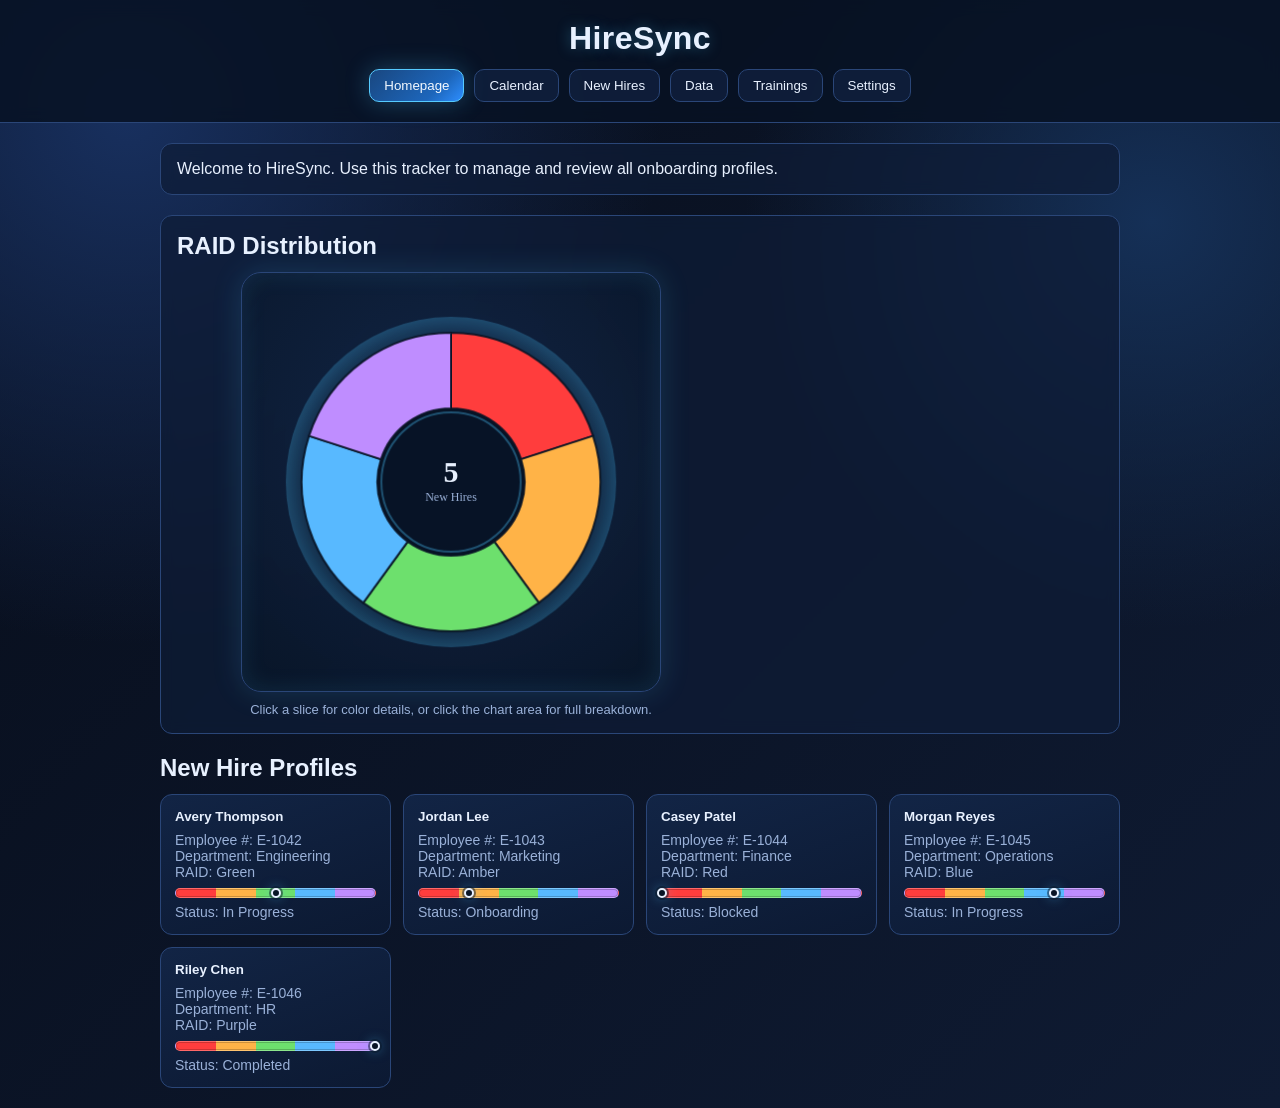
==== index.html @ f3eb2256 "Initial commit" ====
<!doctype html>
<html lang="en">
  <head>
    <meta charset="UTF-8" />
    <meta name="viewport" content="width=device-width, initial-scale=1.0" />
    <title>HireSync</title>
    <link rel="stylesheet" href="styles.css" />
  </head>
  <body data-default-tab="Homepage">
    <header class="page-header">
      <h1>HireSync</h1>
      <nav class="tabs" aria-label="Main navigation">
        <button class="tab active" data-tab="Homepage">Homepage</button>
        <button class="tab" data-tab="Calendar">Calendar</button>
        <button class="tab" data-tab="New Hires">New Hires</button>
        <button class="tab" data-tab="Data">Data</button>
        <button class="tab" data-tab="Trainings">Trainings</button>
        <button class="tab" data-tab="Settings">Settings</button>
      </nav>
    </header>

    <main>
      <section class="panel" id="tab-content" aria-live="polite"></section>

      <section class="panel" id="raid-insights-section">
        <h2>RAID Distribution</h2>
        <div class="raid-insights-layout">
          <div class="raid-chart-wrap">
            <canvas id="raidPieChart" width="420" height="420" aria-label="RAID color distribution chart"></canvas>
            <div class="chart-hint">Click a slice for color details, or click the chart area for full breakdown.</div>
          </div>
          <div id="raidDrilldown" class="raid-drilldown hidden" aria-live="polite">
            <h3 id="raidDrilldownTitle">RAID Details</h3>
            <ul id="raidDrilldownList"></ul>
          </div>
        </div>
      </section>

      <section id="hire-list-section" class="hire-list-section">
        <h2>New Hire Profiles</h2>
        <div id="hire-list" class="hire-list"></div>
      </section>
    </main>

    <div id="modal-backdrop" class="modal-backdrop hidden" role="presentation">
      <div class="modal" role="dialog" aria-modal="true" aria-labelledby="modal-title">
        <div class="modal-header">
          <h3 id="modal-title">Edit New Hire Profile</h3>
          <button id="close-modal" class="close-btn" aria-label="Close">✕</button>
        </div>

        <form id="hire-form" class="form-grid">
          <label>
            Name
            <input id="name" name="name" required />
          </label>

          <label>
            Employee Number
            <input id="employeeNumber" name="employeeNumber" required />
          </label>

          <label>
            Department
            <input id="department" name="department" required />
          </label>

          <label>
            RAID Color Scale
            <input id="raidScale" name="raidScale" type="range" min="1" max="5" step="1" value="3" />
            <div class="raid-scale-visual" aria-hidden="true">
              <div id="raidScaleMarker" class="raid-scale-marker"></div>
            </div>
            <div class="scale-labels" aria-hidden="true">
              <span>Red</span>
              <span>Amber</span>
              <span>Green</span>
              <span>Blue</span>
              <span>Purple</span>
            </div>
            <small id="raidColorDisplay">Selected: Green</small>
          </label>

          <label>
            Status
            <select id="status" name="status" required>
              <option value="Onboarding">Onboarding</option>
              <option value="In Progress">In Progress</option>
              <option value="Completed">Completed</option>
              <option value="Blocked">Blocked</option>
            </select>
          </label>

          <label class="full-width">
            Comment
            <textarea id="comment" name="comment" rows="4" placeholder="Add notes..."></textarea>
          </label>

          <div class="actions full-width">
            <button type="button" id="cancel-btn" class="secondary">Cancel</button>
            <button type="submit" class="primary">Save</button>
          </div>
        </form>
      </div>
    </div>

    <script src="script.js"></script>
  </body>
</html>
---- styles.css ----
:root {
  color-scheme: dark;
  font-family: Segoe UI, Arial, sans-serif;
  --bg: #070d1a;
  --bg-accent: #0f1b33;
  --surface: rgba(14, 28, 54, 0.72);
  --surface-solid: #0f1f3e;
  --border: #2a4678;
  --text: #e8f1ff;
  --muted: #9ab1d8;
  --primary: #4ac6ff;
  --primary-strong: #2b8dff;
  --glow: 0 0 24px rgba(74, 198, 255, 0.28);
}

* {
  box-sizing: border-box;
}

body {
  margin: 0;
  min-height: 100vh;
  overflow-y: scroll;
  scrollbar-gutter: stable;
  background: radial-gradient(circle at 10% 10%, #18305f 0%, transparent 35%),
    radial-gradient(circle at 90% 20%, #153057 0%, transparent 28%),
    linear-gradient(135deg, var(--bg) 0%, var(--bg-accent) 100%);
  color: var(--text);
}

html {
  scrollbar-color: rgba(74, 198, 255, 0.8) rgba(12, 26, 52, 0.5);
}

body::-webkit-scrollbar {
  width: 12px;
}

body::-webkit-scrollbar-track {
  background: rgba(12, 26, 52, 0.5);
}

body::-webkit-scrollbar-thumb {
  background: linear-gradient(180deg, rgba(74, 198, 255, 0.85), rgba(43, 141, 255, 0.8));
  border-radius: 999px;
  border: 2px solid rgba(12, 26, 52, 0.6);
}

.page-header {
  background: rgba(8, 18, 36, 0.86);
  border-bottom: 1px solid var(--border);
  backdrop-filter: blur(8px);
  padding: 20px;
  position: sticky;
  top: 0;
  z-index: 5;
}

h1 {
  margin: 0 0 12px;
  text-align: center;
  letter-spacing: 0.4px;
  text-shadow: 0 0 14px rgba(74, 198, 255, 0.35);
}

.tabs {
  display: flex;
  gap: 10px;
  flex-wrap: wrap;
  justify-content: center;
}

.tab {
  border: 1px solid var(--border);
  background: rgba(18, 35, 66, 0.7);
  color: var(--text);
  border-radius: 10px;
  padding: 8px 14px;
  cursor: pointer;
  text-decoration: none;
  transition: all 0.2s ease;
}

.tab:hover {
  border-color: var(--primary);
  box-shadow: var(--glow);
}

.tab.active {
  background: linear-gradient(135deg, #194780 0%, #1d66bb 70%, #2d8eff 100%);
  color: #f3f9ff;
  border-color: #56caff;
  box-shadow: var(--glow);
}

main {
  max-width: 1000px;
  margin: 0 auto;
  padding: 20px;
}

.panel {
  background: var(--surface);
  border: 1px solid var(--border);
  backdrop-filter: blur(7px);
  border-radius: 12px;
  padding: 16px;
  margin-bottom: 20px;
}

#raid-insights-section h2,
.hire-list-section h2 {
  margin: 0 0 12px;
}

.raid-chart-wrap {
  display: grid;
  justify-items: center;
  gap: 10px;
}

.raid-insights-layout {
  display: grid;
  grid-template-columns: minmax(320px, 1fr) minmax(260px, 360px);
  gap: 18px;
  align-items: start;
}

#raidPieChart {
  width: 420px;
  max-width: 100%;
  height: auto;
  border-radius: 20px;
  background: radial-gradient(circle at 50% 40%, rgba(25, 53, 96, 0.42), rgba(8, 20, 37, 0.8));
  border: 1px solid var(--border);
  cursor: pointer;
  box-shadow: inset 0 0 24px rgba(74, 198, 255, 0.12), 0 0 30px rgba(74, 198, 255, 0.16);
  transition: box-shadow 0.2s ease, transform 0.2s ease;
}

#raidPieChart:hover {
  transform: translateY(-1px);
  box-shadow: inset 0 0 24px rgba(74, 198, 255, 0.2), 0 0 38px rgba(74, 198, 255, 0.24);
}

.chart-hint {
  color: var(--muted);
  font-size: 13px;
  text-align: center;
}

.raid-drilldown {
  border: 1px solid var(--border);
  border-radius: 14px;
  background: linear-gradient(165deg, rgba(12, 24, 46, 0.86), rgba(8, 18, 36, 0.86));
  padding: 14px;
  min-height: 180px;
  box-shadow: inset 0 0 18px rgba(74, 198, 255, 0.08);
}

.raid-drilldown h3 {
  margin: 0 0 8px;
  color: var(--primary);
}

.raid-drilldown ul {
  margin: 0;
  padding-left: 18px;
  color: var(--text);
}

.raid-drilldown li {
  margin: 6px 0;
  color: var(--muted);
}

.hidden {
  display: none;
}

.hire-list {
  display: grid;
  grid-template-columns: repeat(auto-fit, minmax(210px, 1fr));
  gap: 12px;
}

.hire-card {
  border: 1px solid var(--border);
  border-radius: 12px;
  background: linear-gradient(160deg, rgba(19, 39, 74, 0.86), rgba(12, 26, 52, 0.86));
  padding: 14px;
  cursor: pointer;
  text-align: left;
  color: var(--text);
  transition: transform 0.18s ease, border-color 0.18s ease, box-shadow 0.18s ease;
}

.hire-card:hover {
  border-color: var(--primary);
  transform: translateY(-2px);
  box-shadow: var(--glow);
}

.hire-name {
  font-weight: 700;
  margin-bottom: 8px;
}

.meta {
  font-size: 14px;
  color: var(--muted);
}

.modal-backdrop {
  position: fixed;
  inset: 0;
  background: rgba(4, 9, 20, 0.72);
  display: grid;
  place-items: center;
  padding: 20px;
  z-index: 10;
}

.modal-backdrop.hidden {
  display: none;
}

.modal {
  width: min(640px, 100%);
  background: rgba(10, 21, 42, 0.95);
  border-radius: 14px;
  border: 1px solid var(--border);
  box-shadow: 0 18px 40px rgba(0, 0, 0, 0.55), var(--glow);
  padding: 16px;
}

.modal-header {
  display: flex;
  align-items: center;
  justify-content: space-between;
  margin-bottom: 12px;
}

.close-btn {
  border: none;
  background: transparent;
  font-size: 20px;
  cursor: pointer;
  color: var(--muted);
}

.form-grid {
  display: grid;
  grid-template-columns: repeat(2, minmax(0, 1fr));
  gap: 12px;
}

label {
  display: flex;
  flex-direction: column;
  gap: 6px;
  font-size: 14px;
}

input,
select,
textarea {
  border: 1px solid var(--border);
  background: rgba(20, 38, 72, 0.72);
  color: var(--text);
  border-radius: 8px;
  padding: 8px;
  font: inherit;
}

input:focus,
select:focus,
textarea:focus {
  outline: 2px solid rgba(74, 198, 255, 0.45);
  outline-offset: 1px;
}

input[type='range'] {
  accent-color: var(--primary);
  padding: 0;
}

.scale-labels {
  display: grid;
  grid-template-columns: repeat(5, 1fr);
  gap: 6px;
  font-size: 12px;
  color: var(--muted);
}

.raid-scale-visual,
.card-raid-bar {
  position: relative;
  height: 12px;
  border-radius: 999px;
  background: linear-gradient(
    90deg,
    #ff3d3d 0%,
    #ff3d3d 20%,
    #ffb347 20%,
    #ffb347 40%,
    #6de06d 40%,
    #6de06d 60%,
    #58b9ff 60%,
    #58b9ff 80%,
    #bf8dff 80%,
    #bf8dff 100%
  );
  border: 1px solid rgba(255, 255, 255, 0.22);
  box-shadow: inset 0 0 0 1px rgba(0, 0, 0, 0.2);
}

.raid-scale-marker,
.card-raid-marker {
  position: absolute;
  top: 50%;
  width: 12px;
  height: 12px;
  border-radius: 50%;
  border: 2px solid #e8f1ff;
  background: #081425;
  box-shadow: 0 0 0 2px rgba(8, 20, 37, 0.5), 0 0 12px rgba(74, 198, 255, 0.5);
  transform: translate(-50%, -50%);
}

.card-raid-bar {
  height: 10px;
  margin: 8px 0 6px;
}

.card-raid-marker {
  width: 10px;
  height: 10px;
}

#raidColorDisplay {
  color: var(--primary);
  font-size: 12px;
}

.full-width {
  grid-column: 1 / -1;
}

.actions {
  display: flex;
  justify-content: flex-end;
  gap: 10px;
}

button.primary,
button.secondary {
  border: 1px solid var(--border);
  border-radius: 8px;
  padding: 8px 14px;
  cursor: pointer;
}

button.primary {
  background: linear-gradient(135deg, var(--primary-strong), var(--primary));
  color: #03142b;
  border-color: #66d3ff;
  box-shadow: var(--glow);
}

button.secondary {
  background: rgba(18, 35, 66, 0.68);
  color: var(--text);
}

.calendar-panel {
  display: grid;
  gap: 12px;
}

.calendar-toolbar {
  display: flex;
  justify-content: space-between;
  align-items: center;
  gap: 10px;
}

.calendar-toolbar-left {
  display: grid;
  grid-template-columns: 44px 1fr 44px;
  align-items: center;
  gap: 12px;
  flex: 1;
}

#calendarMonthLabel {
  margin: 0;
  text-align: center;
}

.calendar-add-btn {
  min-width: 44px;
  width: 44px;
  height: 44px;
  padding: 0;
  border-radius: 12px;
  font-size: 26px;
  line-height: 1;
}

.calendar-weekdays,
.calendar-grid {
  display: grid;
  grid-template-columns: repeat(7, minmax(0, 1fr));
  gap: 8px;
}

.calendar-weekdays span {
  text-align: center;
  color: var(--muted);
  font-size: 13px;
}

.calendar-cell {
  min-height: 88px;
  border: 1px solid var(--border);
  border-radius: 10px;
  background: linear-gradient(160deg, rgba(19, 39, 74, 0.82), rgba(12, 26, 52, 0.82));
  color: var(--text);
  padding: 8px;
  text-align: left;
  cursor: pointer;
  display: grid;
  align-content: space-between;
  transition: border-color 0.2s ease, box-shadow 0.2s ease, transform 0.2s ease;
}

.calendar-cell:hover {
  border-color: var(--primary);
  box-shadow: var(--glow);
  transform: translateY(-1px);
}

.calendar-cell--empty {
  min-height: 88px;
  border: 1px dashed rgba(154, 177, 216, 0.25);
  border-radius: 10px;
  background: rgba(10, 20, 38, 0.25);
}

.calendar-cell--today {
  border-color: #66d3ff;
  box-shadow: inset 0 0 0 1px rgba(102, 211, 255, 0.4);
}

.calendar-day-number {
  font-weight: 700;
}

.calendar-span-line {
  height: 5px;
  border-radius: 999px;
  background: var(--line-color, #58b9ff);
  box-shadow: 0 0 10px color-mix(in srgb, var(--line-color, #58b9ff) 60%, transparent);
  margin: 4px 0 2px;
}

.calendar-span-count {
  font-size: 11px;
  color: var(--muted);
}

.calendar-event-count {
  font-size: 12px;
  color: var(--muted);
}

.calendar-modal {
  width: min(980px, 100%);
}

.calendar-modal-layout {
  display: block;
}

.calendar-events-header {
  display: flex;
  justify-content: space-between;
  align-items: center;
  margin-bottom: 8px;
  gap: 10px;
}

.calendar-events-actions {
  display: flex;
  gap: 8px;
  flex-wrap: wrap;
}

.calendar-events-header h4 {
  margin: 0;
  color: var(--primary);
}

.day-events-list {
  margin: 0;
  padding-left: 20px;
  list-style: disc;
  display: grid;
  gap: 8px;
  max-height: 360px;
  overflow: auto;
}

.day-event-item {
  color: var(--text);
}

.day-event-bullet-btn {
  border: 1px solid var(--border);
  border-radius: 8px;
  padding: 8px 10px;
  background: transparent;
  color: var(--text);
  text-align: left;
  cursor: pointer;
  width: 100%;
}

.day-event-bullet-btn:hover {
  border-color: var(--primary);
  box-shadow: var(--glow);
}

.day-event-item.empty {
  list-style: none;
  margin-left: -20px;
  padding: 10px;
  color: var(--muted);
  font-size: 13px;
}

.event-detail-modal {
  width: min(720px, 100%);
}

#eventColorCode {
  inline-size: 100%;
  block-size: 40px;
  padding: 4px;
}

.note-field {
  position: relative;
}

.note-word-count {
  align-self: flex-end;
  text-align: right;
  width: 100%;
  color: var(--muted);
  font-size: 12px;
}

.directory-table-wrap {
  overflow-x: auto;
}

.newhire-header-row {
  display: flex;
  align-items: center;
  justify-content: space-between;
  gap: 12px;
  margin-bottom: 10px;
}

.newhire-header-row h2 {
  margin: 0;
}

.newhire-table {
  width: 100%;
  border-collapse: collapse;
  min-width: 560px;
}

.newhire-table th,
.newhire-table td {
  border-bottom: 1px solid var(--border);
  padding: 12px 10px;
  text-align: left;
}

.newhire-table th {
  color: var(--primary);
  font-weight: 600;
}

.name-link-btn {
  border: 0;
  background: transparent;
  color: var(--text);
  cursor: pointer;
  padding: 0;
  text-decoration: underline;
  text-decoration-color: rgba(74, 198, 255, 0.6);
}

.name-link-btn:hover {
  color: var(--primary);
}

.name-cell-wrap {
  display: flex;
  align-items: center;
  gap: 8px;
  flex-wrap: wrap;
}

.training-badge {
  font-size: 11px;
  border-radius: 999px;
  padding: 3px 8px;
  border: 1px solid;
}

.training-badge.complete {
  color: #83deff;
  border-color: rgba(88, 185, 255, 0.5);
  background: rgba(88, 185, 255, 0.14);
}

.training-badge.pending {
  color: #ffd18b;
  border-color: rgba(255, 179, 71, 0.5);
  background: rgba(255, 179, 71, 0.14);
}

.newhire-modal {
  width: min(820px, 100%);
  max-height: 88vh;
  overflow-y: auto;
  padding-right: 12px;
}

.newhire-modal::-webkit-scrollbar {
  width: 10px;
}

.newhire-modal::-webkit-scrollbar-track {
  background: rgba(12, 26, 52, 0.45);
  border-radius: 999px;
}

.newhire-modal::-webkit-scrollbar-thumb {
  background: linear-gradient(180deg, rgba(74, 198, 255, 0.8), rgba(43, 141, 255, 0.75));
  border-radius: 999px;
}

.resume-link {
  color: var(--primary);
  width: fit-content;
}

.disabled-link {
  pointer-events: none;
  color: var(--muted);
  text-decoration: none;
}

.document-header {
  font-size: 14px;
  margin-bottom: 8px;
}

.document-input-row {
  display: grid;
  grid-template-columns: 1fr 1fr auto;
  gap: 8px;
  margin-bottom: 10px;
}

.document-upload-row {
  display: grid;
  grid-template-columns: 1fr auto;
  gap: 8px;
  margin-bottom: 10px;
}

.document-list {
  list-style: none;
  margin: 0;
  padding: 0;
  display: grid;
  gap: 8px;
}

.document-item {
  display: flex;
  justify-content: space-between;
  align-items: center;
  gap: 10px;
  border: 1px solid var(--border);
  border-radius: 8px;
  padding: 8px 10px;
  background: rgba(12, 26, 52, 0.62);
}

.document-item a {
  color: var(--text);
}

.document-empty {
  color: var(--muted);
  font-size: 13px;
}

.history-header {
  font-size: 14px;
  margin: 12px 0 8px;
}

.profile-history-list {
  list-style: none;
  margin: 0;
  padding: 0;
  display: grid;
  gap: 8px;
  max-height: 180px;
  overflow: auto;
}

.history-item {
  border: 1px solid var(--border);
  border-radius: 8px;
  padding: 8px 10px;
  background: rgba(12, 26, 52, 0.62);
  display: grid;
  gap: 3px;
}

.history-title {
  color: var(--text);
  font-size: 13px;
}

.history-meta {
  color: var(--muted);
  font-size: 12px;
}

.history-empty {
  color: var(--muted);
  font-size: 13px;
}

.checkbox-field {
  display: flex;
  flex-direction: row;
  align-items: center;
  justify-content: space-between;
  border: 1px solid var(--border);
  border-radius: 8px;
  padding: 10px 12px;
  background: rgba(12, 26, 52, 0.52);
}

.checkbox-field input[type='checkbox'] {
  width: 18px;
  height: 18px;
  accent-color: var(--primary);
}

.data-dashboard-layout {
  display: grid;
  grid-template-columns: repeat(3, minmax(0, 1fr));
  gap: 14px;
  margin-bottom: 20px;
}

.settings-layout {
  display: grid;
  grid-template-columns: repeat(2, minmax(0, 1fr));
  gap: 14px;
  margin-bottom: 20px;
}

.settings-card {
  display: grid;
  gap: 10px;
}

.settings-card h3 {
  margin: 0;
  color: var(--primary);
}

.settings-actions {
  display: flex;
  justify-content: flex-end;
  gap: 10px;
}

.chart-panel h3 {
  margin: 0 0 10px;
  color: var(--primary);
}

.chart-panel canvas {
  width: 100%;
  max-width: 360px;
  height: auto;
  border-radius: 14px;
  border: 1px solid var(--border);
  background: radial-gradient(circle at 50% 36%, rgba(25, 53, 96, 0.35), rgba(8, 20, 37, 0.76));
  box-shadow: inset 0 0 20px rgba(74, 198, 255, 0.12), 0 0 16px rgba(74, 198, 255, 0.12);
  cursor: pointer;
}

.data-drilldown {
  grid-column: 1 / -1;
}

.data-drilldown h3 {
  margin: 0 0 8px;
  color: var(--primary);
}

.data-drilldown ul {
  margin: 0;
  padding-left: 18px;
  color: var(--muted);
}

.data-drilldown li {
  margin: 6px 0;
}

.kpi-grid {
  display: grid;
  grid-template-columns: repeat(4, minmax(0, 1fr));
  gap: 10px;
}

.kpi-card {
  border: 1px solid var(--border);
  border-radius: 10px;
  background: rgba(12, 26, 52, 0.62);
  padding: 10px;
}

.kpi-label {
  font-size: 12px;
  color: var(--muted);
}

.kpi-value {
  font-size: 24px;
  font-weight: 700;
  color: var(--text);
}

.data-page-header {
  display: flex;
  justify-content: space-between;
  align-items: center;
  gap: 12px;
}

.data-page-header h2 {
  margin: 0;
}

.export-modal {
  width: min(760px, 100%);
}

.export-grid {
  display: grid;
  grid-template-columns: repeat(2, minmax(0, 1fr));
  gap: 12px;
}

.export-raid-filter {
  border: 1px solid var(--border);
  border-radius: 10px;
  padding: 10px;
  display: flex;
  flex-wrap: wrap;
  gap: 12px;
}

.export-raid-filter legend {
  color: var(--muted);
  padding: 0 6px;
}

.export-raid-filter label {
  display: flex;
  flex-direction: row;
  align-items: center;
  gap: 6px;
}

.raid-filter-tools {
  width: 100%;
  display: flex;
  justify-content: flex-end;
  gap: 8px;
}

.export-actions {
  display: flex;
  align-items: center;
  justify-content: flex-start;
  gap: 10px;
}

.export-match-count {
  color: var(--muted);
  font-size: 13px;
}

.trainings-layout {
  display: grid;
  grid-template-columns: minmax(320px, 420px) 1fr;
  gap: 14px;
  margin-bottom: 20px;
}

.trainings-list-panel h3,
.training-detail-panel h3 {
  margin: 0 0 10px;
  color: var(--primary);
}

.training-list {
  list-style: none;
  margin: 0;
  padding: 0;
  display: grid;
  gap: 8px;
  max-height: 300px;
  overflow: auto;
}

.training-item-btn {
  width: 100%;
  border: 1px solid var(--border);
  border-radius: 10px;
  background: rgba(12, 26, 52, 0.72);
  color: var(--text);
  text-align: left;
  cursor: pointer;
  padding: 10px;
  display: grid;
  gap: 4px;
}

.training-item-btn.active,
.training-item-btn:hover {
  border-color: var(--primary);
  box-shadow: var(--glow);
}

.training-status-text {
  color: var(--muted);
  font-size: 12px;
}

.training-empty {
  color: var(--muted);
  font-size: 13px;
}

.training-detail-grid {
  display: grid;
  grid-template-columns: 1fr 1fr;
  gap: 14px;
}

.training-sessions-box h4,
.training-documents-box h4 {
  margin: 0 0 10px;
  color: var(--muted);
}

.session-date-list,
.training-document-list {
  list-style: none;
  margin: 0;
  padding: 0;
  display: grid;
  gap: 8px;
}

.session-date-btn {
  width: 100%;
  text-align: left;
  border: 1px solid var(--border);
  border-radius: 8px;
  background: rgba(12, 26, 52, 0.68);
  color: var(--text);
  padding: 8px 10px;
  cursor: pointer;
}

.session-date-btn:hover {
  border-color: var(--primary);
  box-shadow: var(--glow);
}

.training-document-item {
  border: 1px solid var(--border);
  border-radius: 8px;
  background: rgba(12, 26, 52, 0.62);
  padding: 8px 10px;
  display: flex;
  align-items: center;
  gap: 10px;
}

.training-document-item a {
  color: var(--text);
}

.doc-type {
  font-size: 11px;
  color: var(--primary);
  border: 1px solid var(--border);
  border-radius: 999px;
  padding: 2px 8px;
}

.training-attendance-modal {
  width: min(520px, 100%);
}

.attendance-content {
  display: grid;
  gap: 12px;
}

.attendance-content p {
  margin: 0;
  color: var(--muted);
}

.attendance-stats {
  display: grid;
  grid-template-columns: 1fr 1fr;
  gap: 10px;
}

.attendance-stat-card {
  border: 1px solid var(--border);
  border-radius: 10px;
  background: rgba(12, 26, 52, 0.62);
  padding: 10px;
}

@media (max-width: 700px) {
  .form-grid {
    grid-template-columns: 1fr;
  }

  .raid-insights-layout {
    grid-template-columns: 1fr;
  }

  .calendar-modal-layout {
    grid-template-columns: 1fr;
  }

  .document-input-row {
    grid-template-columns: 1fr;
  }

  .document-upload-row {
    grid-template-columns: 1fr;
  }

  .data-dashboard-layout {
    grid-template-columns: 1fr;
  }

  .settings-layout {
    grid-template-columns: 1fr;
  }

  .kpi-grid {
    grid-template-columns: 1fr 1fr;
  }

  .export-grid {
    grid-template-columns: 1fr;
  }

  .export-actions {
    flex-direction: column;
    align-items: stretch;
  }

  .data-page-header {
    flex-direction: column;
    align-items: stretch;
  }

  .trainings-layout {
    grid-template-columns: 1fr;
  }

  .training-detail-grid,
  .attendance-stats {
    grid-template-columns: 1fr;
  }
}
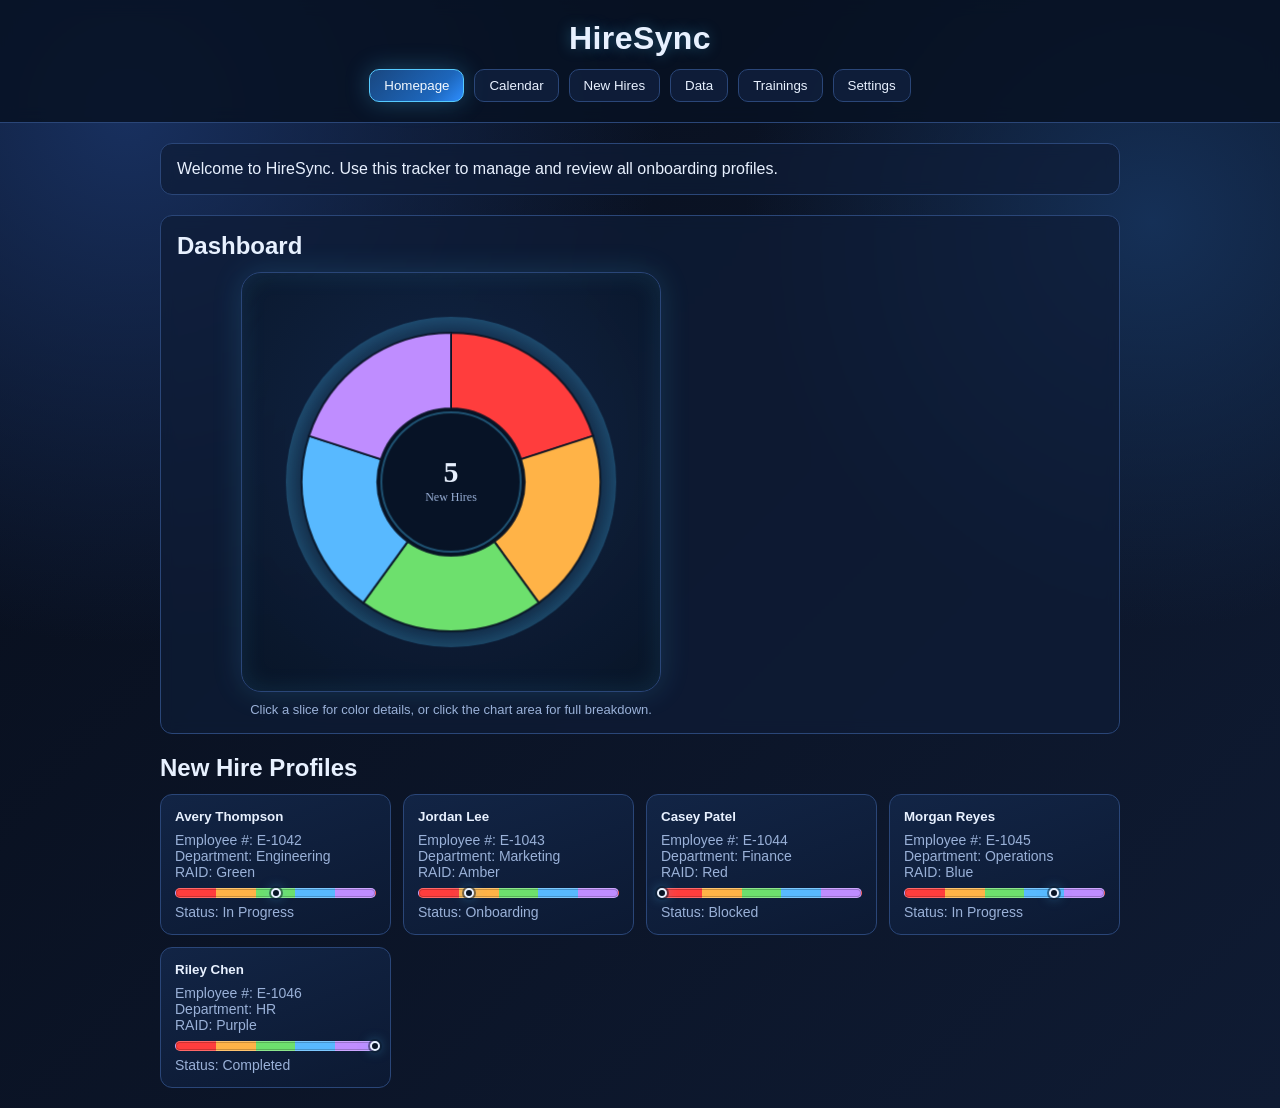
==== commit 3185763a: "changed heading on homepage" ====
--- a/index.html
+++ b/index.html
@@ -23,7 +23,7 @@
       <section class="panel" id="tab-content" aria-live="polite"></section>
 
       <section class="panel" id="raid-insights-section">
-        <h2>RAID Distribution</h2>
+        <h2>Dashboard</h2>
         <div class="raid-insights-layout">
           <div class="raid-chart-wrap">
             <canvas id="raidPieChart" width="420" height="420" aria-label="RAID color distribution chart"></canvas>
